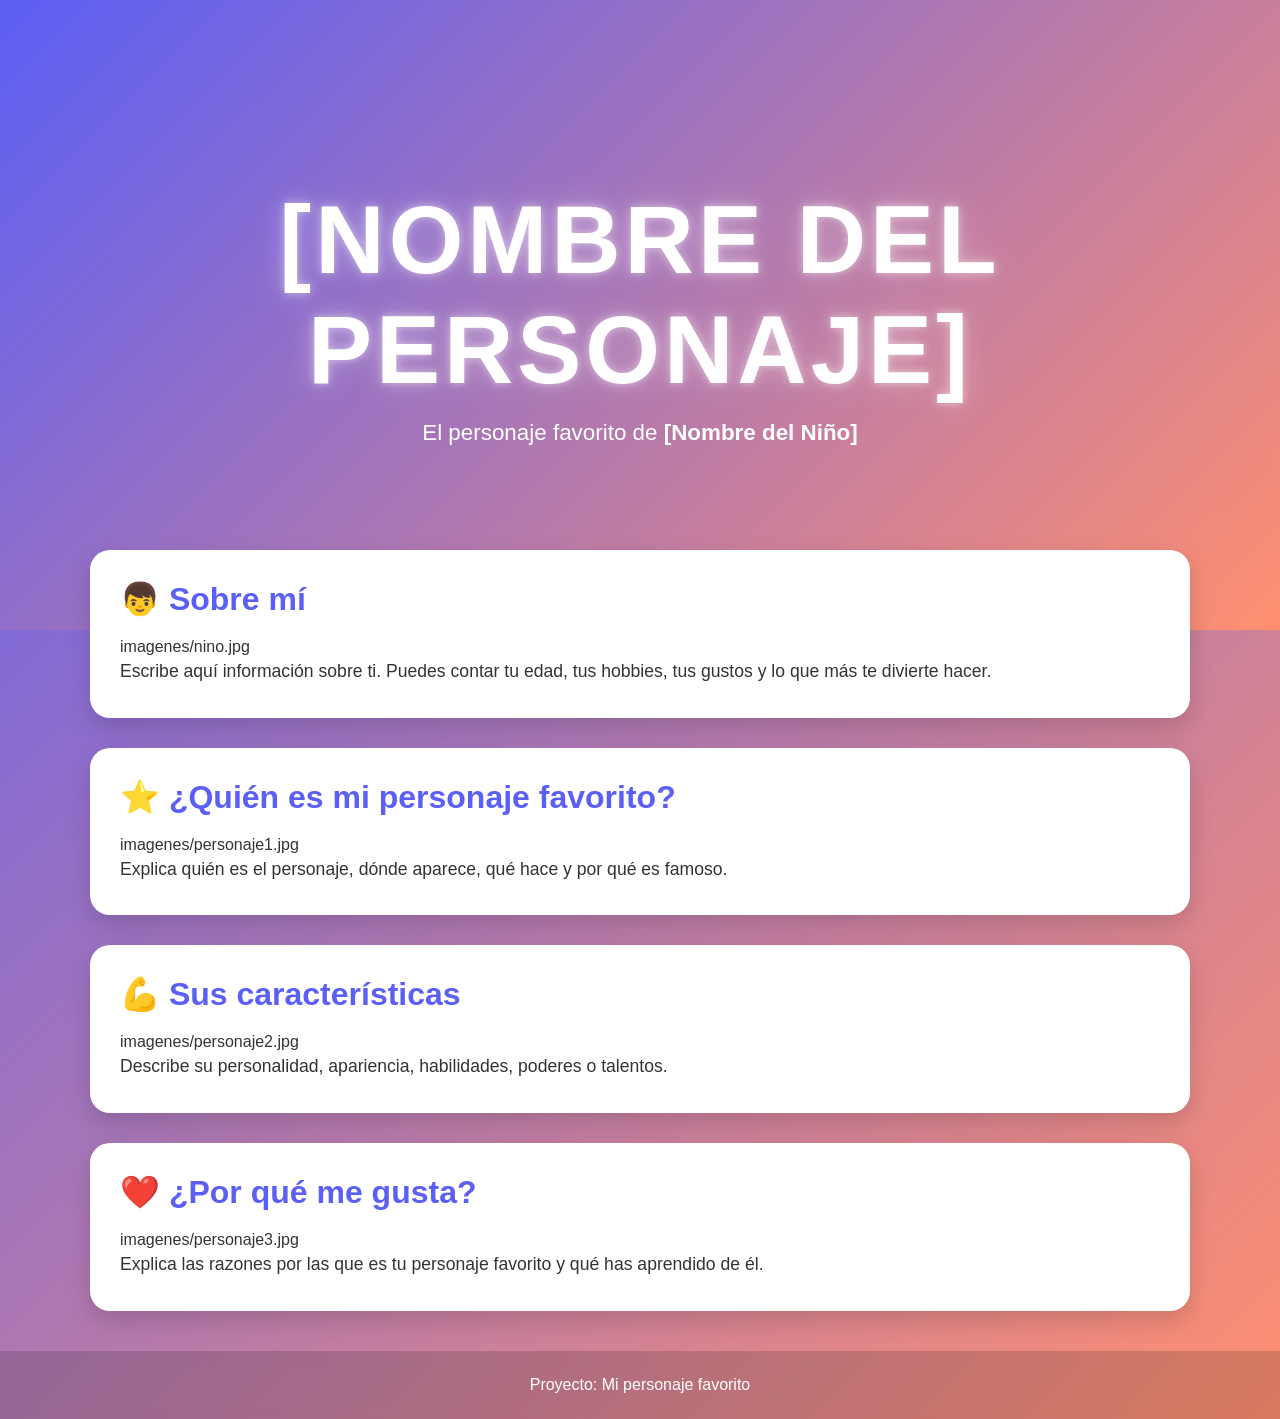
==== docs/personajeFavorito/index.html @ 94dde194 "Automated update" ====
<!DOCTYPE html>
<html lang="es">

<head>
    <meta charset="UTF-8">
    <meta name="viewport" content="width=device-width, initial-scale=1.0">
    <title>[Nombre del Personaje]</title>
    <link rel="stylesheet" href="style.css">
</head>

<body>

    <header class="hero">
        <div class="hero-content">
            <h1>[NOMBRE DEL PERSONAJE]</h1>
            <p>El personaje favorito de <strong>[Nombre del Niño]</strong></p>
        </div>
    </header>

    <main>

        <section class="card">
            <h2>👦 Sobre mí</h2>
            imagenes/nino.jpg

            <p>
                Escribe aquí información sobre ti.
                Puedes contar tu edad, tus hobbies,
                tus gustos y lo que más te divierte hacer.
            </p>
        </section>

        <section class="card">
            <h2>⭐ ¿Quién es mi personaje favorito?</h2>
            imagenes/personaje1.jpg

            <p>
                Explica quién es el personaje, dónde aparece,
                qué hace y por qué es famoso.
            </p>
        </section>

        <section class="card">
            <h2>💪 Sus características</h2>
            imagenes/personaje2.jpg

            <p>
                Describe su personalidad, apariencia,
                habilidades, poderes o talentos.
            </p>
        </section>

        <section class="card">
            <h2>❤️ ¿Por qué me gusta?</h2>
            imagenes/personaje3.jpg

            <p>
                Explica las razones por las que es tu personaje favorito
                y qué has aprendido de él.
            </p>
        </section>

    </main>

    <footer>
        <p>Proyecto: Mi personaje favorito</p>
    </footer>

</body>

</html>
---- docs/personajeFavorito/style.css ----
/*======================================
  PALETA DE COLORES
======================================*/
:root {
    --color-primario: #5b5ff5;
    --color-secundario: #ff8f70;
}

/*======================================
  CONFIGURACIÓN GENERAL
======================================*/
* {
    margin: 0;
    padding: 0;
    box-sizing: border-box;
}

body {
    font-family: "Segoe UI", Arial, sans-serif;

    background: linear-gradient(
        135deg,
        var(--color-primario),
        var(--color-secundario)
    );

    min-height: 100vh;
    color: #333;
}

/*======================================
  HERO
======================================*/
.hero {
    height: 70vh;

    display: flex;
    justify-content: center;
    align-items: center;

    text-align: center;

    background: linear-gradient(
        135deg,
        var(--color-primario),
        var(--color-secundario)
    );

    color: white;
}

.hero-content {
    animation: aparecer 1.5s ease;
}

.hero h1 {
    font-size: clamp(3rem, 8vw, 6rem);
    letter-spacing: 4px;
    text-transform: uppercase;

    text-shadow:
        0 0 10px rgba(255,255,255,.5),
        0 0 30px rgba(255,255,255,.3);

    animation: flotar 3s ease-in-out infinite;
}

.hero p {
    font-size: 1.4rem;
    margin-top: 15px;
}

/*======================================
  CONTENEDOR
======================================*/
main {
    width: 90%;
    max-width: 1100px;

    margin: -80px auto 40px;
}

/*======================================
  TARJETAS
======================================*/
.card {
    background: white;

    margin-bottom: 30px;
    padding: 30px;

    border-radius: 20px;

    box-shadow: 0 10px 25px rgba(0,0,0,.15);

    transition: .3s;
}

.card:hover {
    transform: translateY(-8px);
}

.card h2 {
    color: var(--color-primario);
    margin-bottom: 20px;
    font-size: 2rem;
}

.card img {
    width: 100%;
    max-width: 450px;

    display: block;
    margin: 20px auto;

    border-radius: 15px;

    transition: .4s;
}

.card img:hover {
    transform: scale(1.05);
}

.card p {
    font-size: 1.1rem;
    line-height: 1.8;
}

/*======================================
  FOOTER
======================================*/
footer {
    text-align: center;

    padding: 25px;

    color: white;

    background: rgba(0,0,0,.15);

    backdrop-filter: blur(5px);
}

/*======================================
  ANIMACIONES
======================================*/
@keyframes aparecer {
    from {
        opacity: 0;
        transform: translateY(40px);
    }

    to {
        opacity: 1;
        transform: translateY(0);
    }
}

@keyframes flotar {
    0% {
        transform: translateY(0);
    }

    50% {
        transform: translateY(-10px);
    }

    100% {
        transform: translateY(0);
    }
}

/*======================================
  RESPONSIVE
======================================*/
@media (max-width: 768px) {

    .hero {
        height: 55vh;
    }

    .hero p {
        font-size: 1rem;
    }

    .card {
        padding: 20px;
    }

    .card h2 {
        font-size: 1.5rem;
    }
}
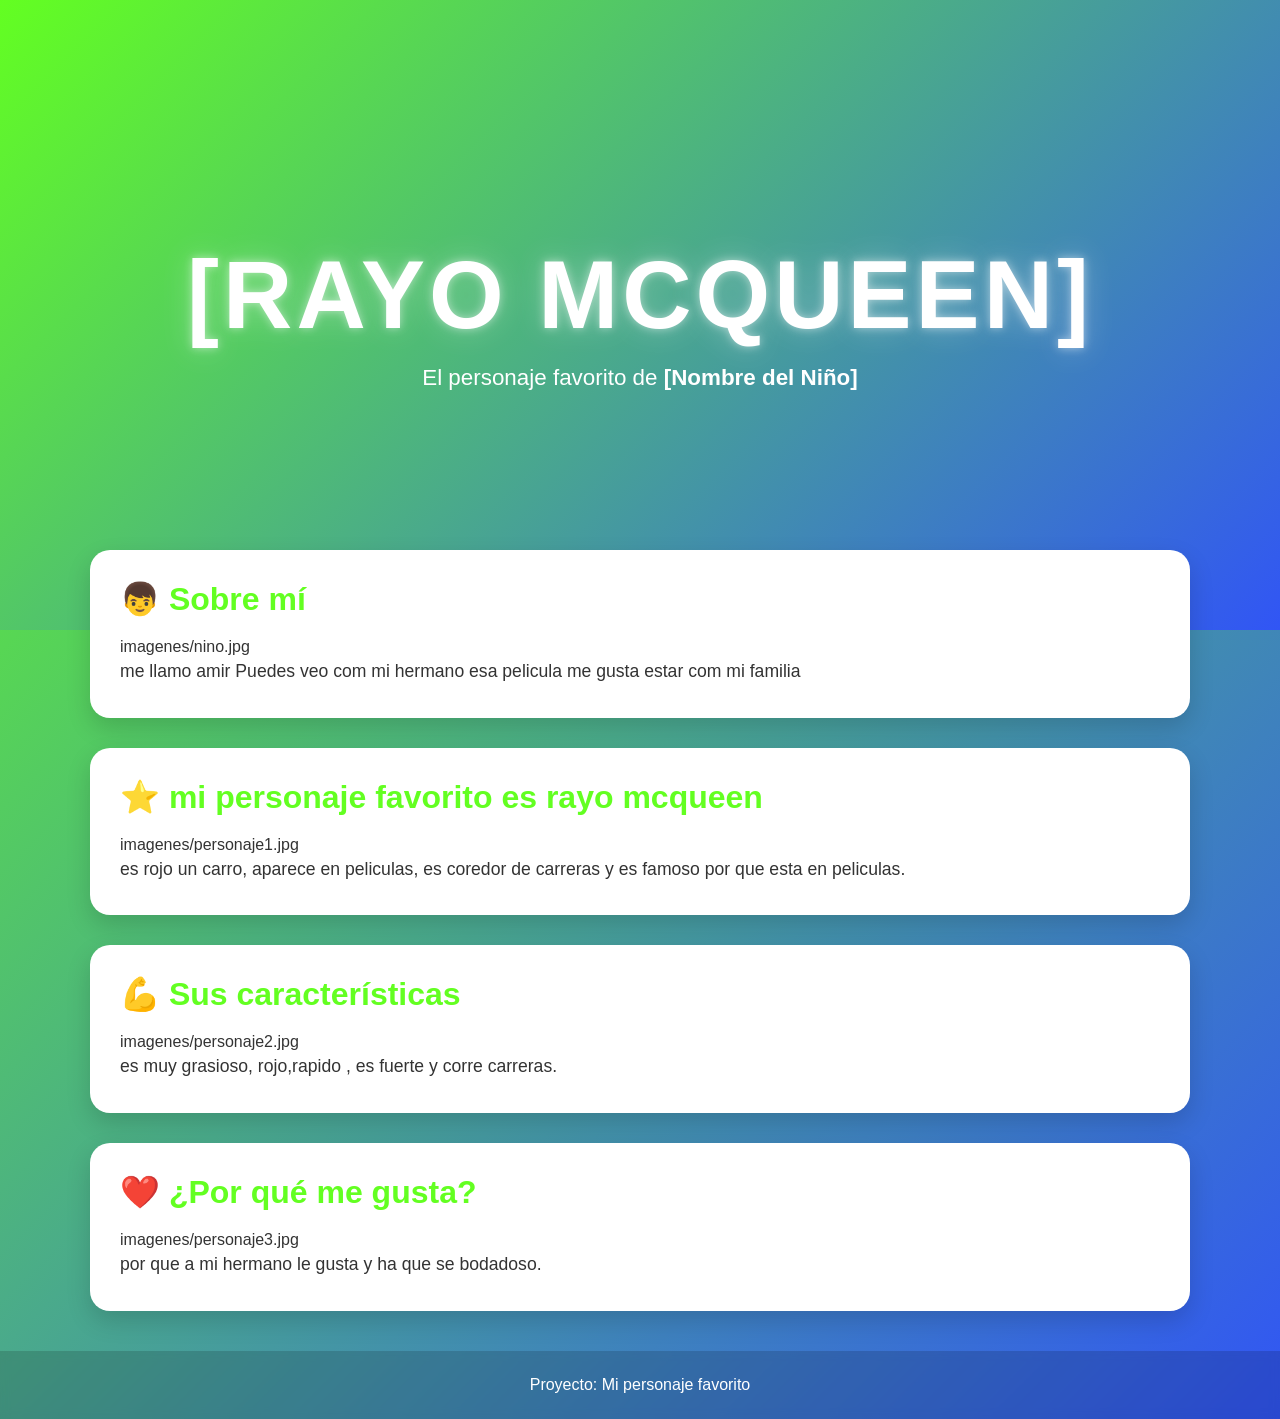
==== commit 2f976980: "mensaje" ====
--- a/docs/personajeFavorito/index.html
+++ b/docs/personajeFavorito/index.html
@@ -4,7 +4,7 @@
 <head>
     <meta charset="UTF-8">
     <meta name="viewport" content="width=device-width, initial-scale=1.0">
-    <title>[Nombre del Personaje]</title>
+    <title>rayo mcqueen</title>
     <link rel="stylesheet" href="style.css">
 </head>
 
@@ -12,7 +12,7 @@
 
     <header class="hero">
         <div class="hero-content">
-            <h1>[NOMBRE DEL PERSONAJE]</h1>
+            <h1>[rayo mcqueen]</h1>
             <p>El personaje favorito de <strong>[Nombre del Niño]</strong></p>
         </div>
     </header>
@@ -24,19 +24,19 @@
             imagenes/nino.jpg
 
             <p>
-                Escribe aquí información sobre ti.
-                Puedes contar tu edad, tus hobbies,
-                tus gustos y lo que más te divierte hacer.
+                 me llamo amir 
+                Puedes veo com mi hermano esa pelicula 
+                me gusta estar com mi familia
             </p>
         </section>
 
         <section class="card">
-            <h2>⭐ ¿Quién es mi personaje favorito?</h2>
+            <h2>⭐ mi personaje favorito es rayo mcqueen</h2>
             imagenes/personaje1.jpg
 
             <p>
-                Explica quién es el personaje, dónde aparece,
-                qué hace y por qué es famoso.
+                es rojo un carro, aparece en peliculas,
+                es coredor de carreras y  es famoso por que esta en peliculas.
             </p>
         </section>
 
@@ -45,8 +45,8 @@
             imagenes/personaje2.jpg
 
             <p>
-                Describe su personalidad, apariencia,
-                habilidades, poderes o talentos.
+                es muy grasioso, rojo,rapido
+                , es fuerte y corre carreras.
             </p>
         </section>
 
@@ -55,8 +55,8 @@
             imagenes/personaje3.jpg
 
             <p>
-                Explica las razones por las que es tu personaje favorito
-                y qué has aprendido de él.
+                por que a mi hermano le gusta
+                y ha que se bodadoso.
             </p>
         </section>
 
--- a/docs/personajeFavorito/style.css
+++ b/docs/personajeFavorito/style.css
@@ -2,8 +2,8 @@
   PALETA DE COLORES
 ======================================*/
 :root {
-    --color-primario: #5b5ff5;
-    --color-secundario: #ff8f70;
+    --color-primario: #63ff21;
+    --color-secundario: #3155f5;
 }
 
 /*======================================
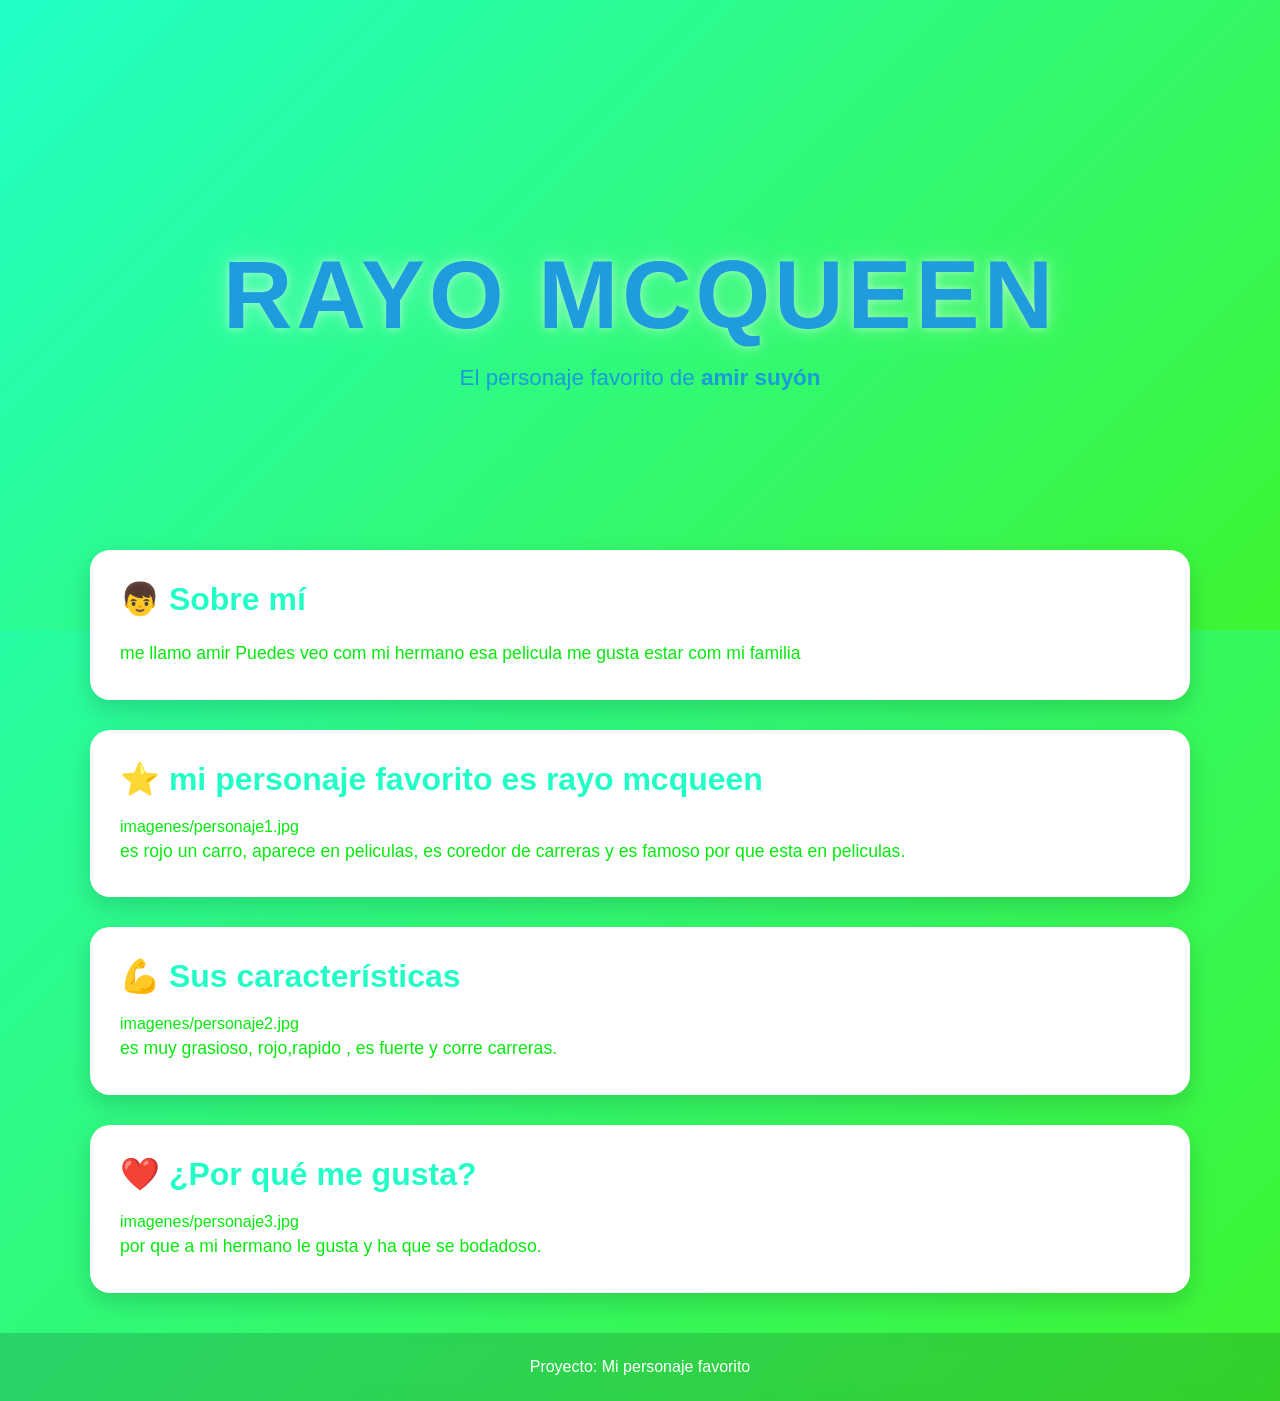
==== commit ce601966: "mensaje" ====
--- a/docs/personajeFavorito/index.html
+++ b/docs/personajeFavorito/index.html
@@ -12,8 +12,8 @@
 
     <header class="hero">
         <div class="hero-content">
-            <h1>[rayo mcqueen]</h1>
-            <p>El personaje favorito de <strong>[Nombre del Niño]</strong></p>
+            <h1>rayo mcqueen</h1>
+            <p>El personaje favorito de <strong>amir suyón</strong></p>
         </div>
     </header>
 
@@ -21,7 +21,7 @@
 
         <section class="card">
             <h2>👦 Sobre mí</h2>
-            imagenes/nino.jpg
+            
 
             <p>
                  me llamo amir 
--- a/docs/personajeFavorito/style.css
+++ b/docs/personajeFavorito/style.css
@@ -2,8 +2,8 @@
   PALETA DE COLORES
 ======================================*/
 :root {
-    --color-primario: #63ff21;
-    --color-secundario: #3155f5;
+    --color-primario: #21ffc7;
+    --color-secundario: #3ef531;
 }
 
 /*======================================
@@ -25,7 +25,7 @@
     );
 
     min-height: 100vh;
-    color: #333;
+    color: #05ea0d;
 }
 
 /*======================================
@@ -46,7 +46,7 @@
         var(--color-secundario)
     );
 
-    color: white;
+    color: rgba(24, 150, 223, 0.946);
 }
 
 .hero-content {
@@ -59,7 +59,7 @@
     text-transform: uppercase;
 
     text-shadow:
-        0 0 10px rgba(255,255,255,.5),
+        0 0 10px rgba(255, 255, 255, 0.5),
         0 0 30px rgba(255,255,255,.3);
 
     animation: flotar 3s ease-in-out infinite;
